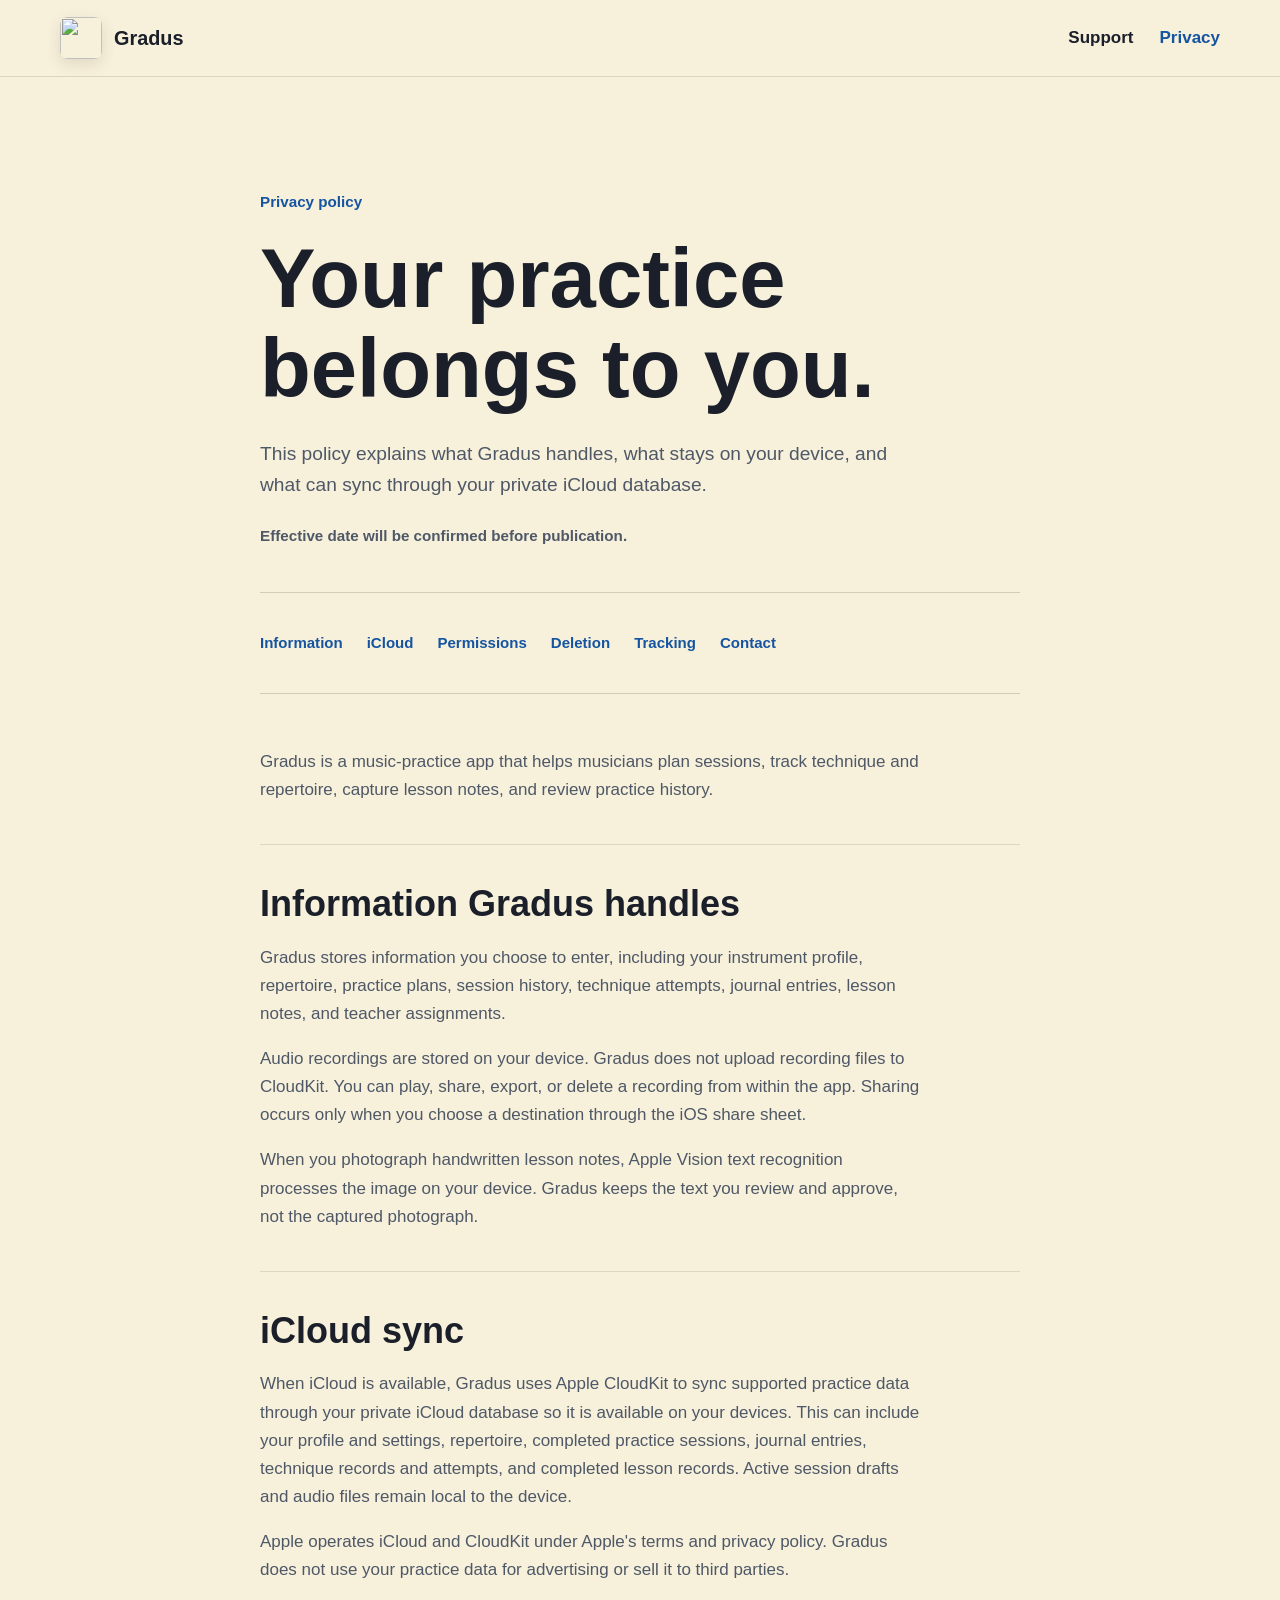
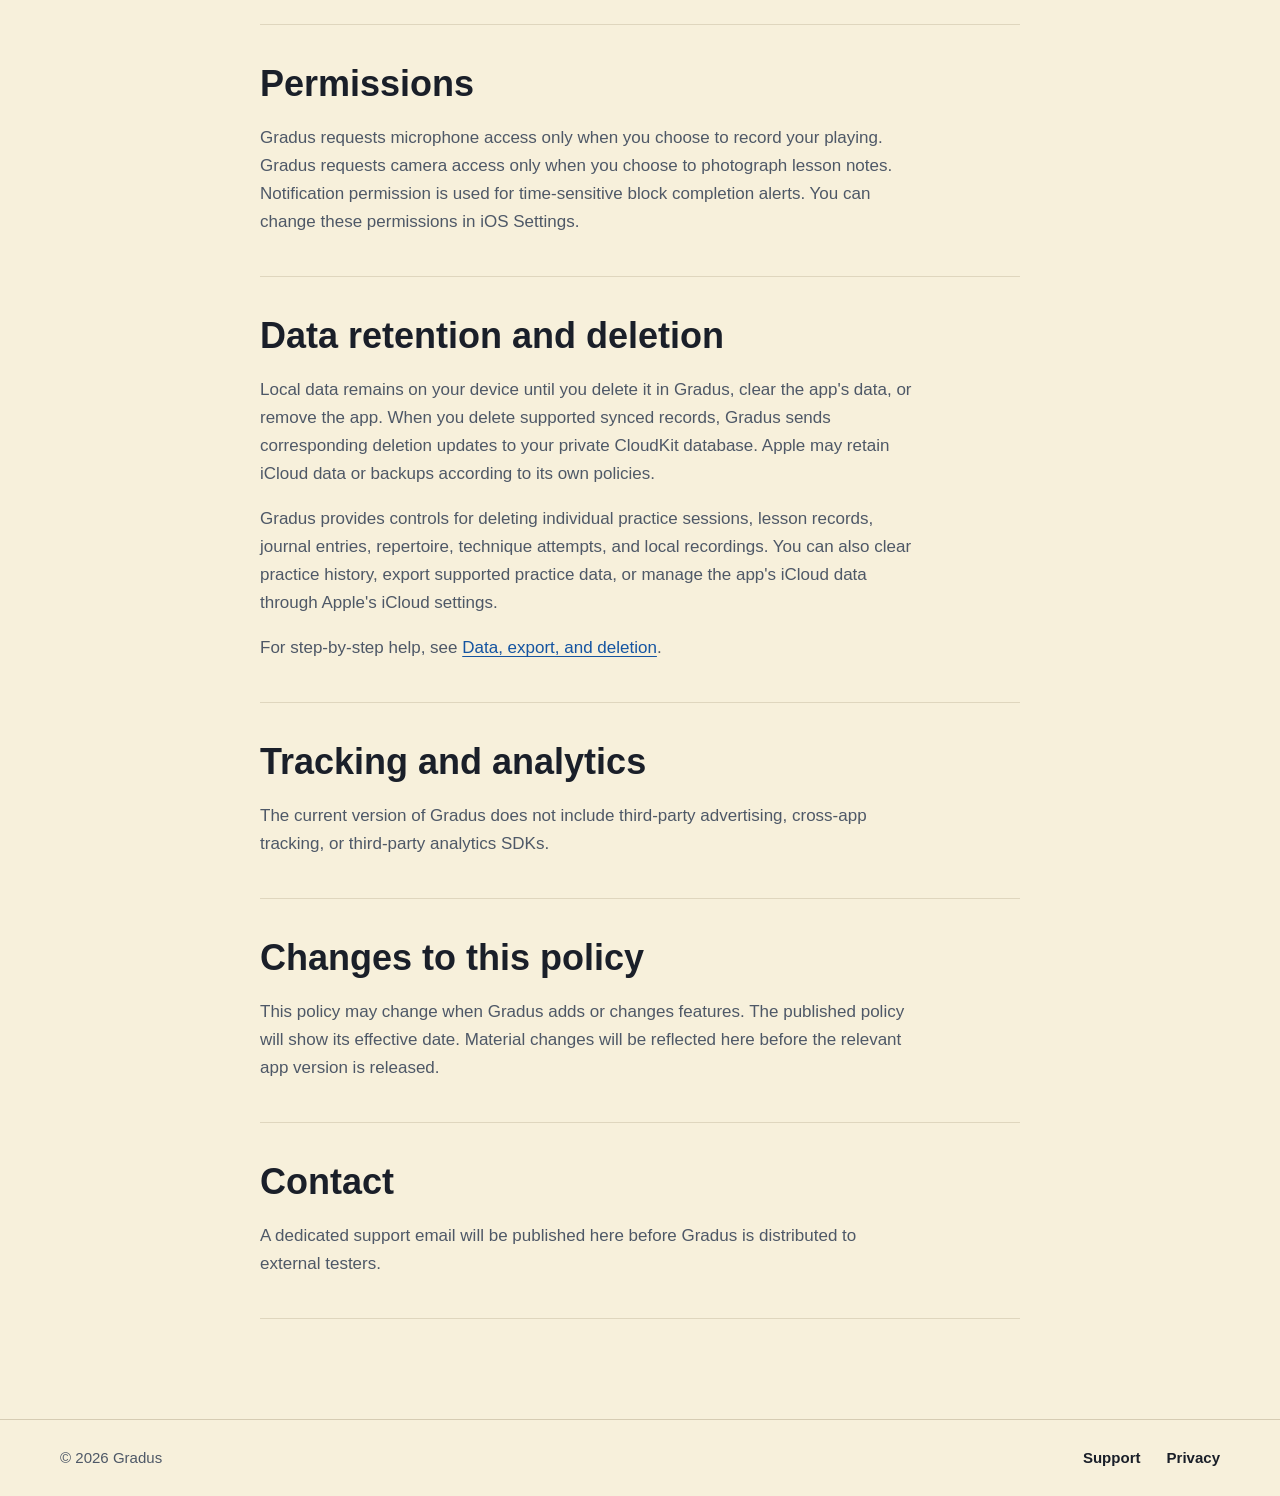
==== privacy/index.html @ 5b61905c "Publish Gradus website: privacy/index.html" ====
<!doctype html>
<html lang="en">
  <head>
    <meta charset="utf-8">
    <meta name="viewport" content="width=device-width, initial-scale=1">
    <meta name="description" content="Learn how Gradus stores, syncs, and protects practice information.">
    <meta name="theme-color" content="#f7f0db" media="(prefers-color-scheme: light)">
    <meta name="theme-color" content="#0f141c" media="(prefers-color-scheme: dark)">
    <meta name="color-scheme" content="light dark">
    <title>Privacy Policy | Gradus</title>
    <link rel="icon" href="../assets/gradus-icon-180.png">
    <link rel="apple-touch-icon" href="../assets/gradus-icon-180.png">
    <link rel="stylesheet" href="../assets/styles.css">
    <script src="../assets/site-config.js" defer></script>
    <script src="../assets/site.js" defer></script>
  </head>
  <body>
    <a class="skip-link" href="#main">Skip to content</a>
    <header class="site-header">
      <div class="shell header-inner">
        <a class="wordmark" href="../" aria-label="Gradus home">
          <img src="../assets/gradus-icon-180.png" alt="" width="42" height="42">
          <span>Gradus</span>
        </a>
        <nav class="site-nav" aria-label="Main navigation">
          <a href="../support/">Support</a>
          <a href="./" aria-current="page">Privacy</a>
        </nav>
      </div>
    </header>

    <main id="main" class="document-page">
      <div class="shell document-shell">
        <header class="document-heading">
          <p class="document-type">Privacy policy</p>
          <h1>Your practice belongs to you.</h1>
          <p class="document-summary">
            This policy explains what Gradus handles, what stays on your device,
            and what can sync through your private iCloud database.
          </p>
          <p class="effective-date">Effective date will be confirmed before publication.</p>
        </header>

        <nav class="contents" aria-label="Privacy policy contents">
          <a href="#information">Information</a>
          <a href="#icloud">iCloud</a>
          <a href="#permissions">Permissions</a>
          <a href="#retention">Deletion</a>
          <a href="#tracking">Tracking</a>
          <a href="#contact">Contact</a>
        </nav>

        <article class="legal-copy">
          <section id="overview">
            <p>
              Gradus is a music-practice app that helps musicians plan
              sessions, track technique and repertoire, capture lesson notes,
              and review practice history.
            </p>
          </section>

          <section id="information">
            <h2>Information Gradus handles</h2>
            <p>
              Gradus stores information you choose to enter, including your
              instrument profile, repertoire, practice plans, session history,
              technique attempts, journal entries, lesson notes, and teacher
              assignments.
            </p>
            <p>
              Audio recordings are stored on your device. Gradus does not
              upload recording files to CloudKit. You can play, share, export,
              or delete a recording from within the app. Sharing occurs only
              when you choose a destination through the iOS share sheet.
            </p>
            <p>
              When you photograph handwritten lesson notes, Apple Vision text
              recognition processes the image on your device. Gradus keeps the
              text you review and approve, not the captured photograph.
            </p>
          </section>

          <section id="icloud">
            <h2>iCloud sync</h2>
            <p>
              When iCloud is available, Gradus uses Apple CloudKit to sync
              supported practice data through your private iCloud database so
              it is available on your devices. This can include your profile
              and settings, repertoire, completed practice sessions, journal
              entries, technique records and attempts, and completed lesson
              records. Active session drafts and audio files remain local to
              the device.
            </p>
            <p>
              Apple operates iCloud and CloudKit under Apple's terms and
              privacy policy. Gradus does not use your practice data for
              advertising or sell it to third parties.
            </p>
          </section>

          <section id="permissions">
            <h2>Permissions</h2>
            <p>
              Gradus requests microphone access only when you choose to record
              your playing. Gradus requests camera access only when you choose
              to photograph lesson notes. Notification permission is used for
              time-sensitive block completion alerts. You can change these
              permissions in iOS Settings.
            </p>
          </section>

          <section id="retention">
            <h2>Data retention and deletion</h2>
            <p>
              Local data remains on your device until you delete it in Gradus,
              clear the app's data, or remove the app. When you delete supported
              synced records, Gradus sends corresponding deletion updates to
              your private CloudKit database. Apple may retain iCloud data or
              backups according to its own policies.
            </p>
            <p>
              Gradus provides controls for deleting individual practice
              sessions, lesson records, journal entries, repertoire, technique
              attempts, and local recordings. You can also clear practice
              history, export supported practice data, or manage the app's
              iCloud data through Apple's iCloud settings.
            </p>
            <p>
              For step-by-step help, see
              <a href="../support/#data">Data, export, and deletion</a>.
            </p>
          </section>

          <section id="tracking">
            <h2>Tracking and analytics</h2>
            <p>
              The current version of Gradus does not include third-party
              advertising, cross-app tracking, or third-party analytics SDKs.
            </p>
          </section>

          <section id="changes">
            <h2>Changes to this policy</h2>
            <p>
              This policy may change when Gradus adds or changes features. The
              published policy will show its effective date. Material changes
              will be reflected here before the relevant app version is
              released.
            </p>
          </section>

          <section id="contact">
            <h2>Contact</h2>
            <p data-contact-copy>
              A dedicated support email will be published here before Gradus is
              distributed to external testers.
            </p>
          </section>
        </article>
      </div>
    </main>

    <footer class="site-footer">
      <div class="shell footer-inner">
        <p>© <span data-current-year></span> Gradus</p>
        <nav aria-label="Footer navigation">
          <a href="../support/">Support</a>
          <a href="./">Privacy</a>
        </nav>
      </div>
    </footer>
  </body>
</html>
---- assets/styles.css ----
:root {
  color-scheme: light dark;
  --mist: #f7f0db;
  --paper: #fcf7e8;
  --elevated: #fffdf2;
  --ink: #1a1f29;
  --muted: #4e5867;
  --blue: #1454a1;
  --blue-hover: #0f4382;
  --blue-text: #ffffff;
  --pale-blue: #cfdfe8;
  --line: #d6ccb3;
  --sage: #298f78;
  --focus: #ca4b42;
  --shadow: 0 18px 50px rgb(62 51 25 / 0.12);
  --shell: min(1160px, calc(100% - 40px));
  --reading: 760px;
  --radius: 8px;
  --ease-out: cubic-bezier(0.16, 1, 0.3, 1);
}

* {
  box-sizing: border-box;
}

[hidden] {
  display: none !important;
}

html {
  scroll-behavior: smooth;
}

body {
  margin: 0;
  min-width: 320px;
  background: var(--mist);
  color: var(--ink);
  font-family: -apple-system, BlinkMacSystemFont, "SF Pro Text", "Avenir Next", "Segoe UI", sans-serif;
  font-size: 17px;
  line-height: 1.65;
  letter-spacing: 0;
  text-rendering: optimizeLegibility;
}

img {
  display: block;
  max-width: 100%;
}

a {
  color: var(--blue);
  text-underline-offset: 0.18em;
  text-decoration-thickness: 1px;
}

a:hover {
  color: var(--blue-hover);
}

a:focus-visible,
summary:focus-visible {
  outline: 3px solid var(--focus);
  outline-offset: 4px;
  border-radius: 3px;
}

h1,
h2,
h3,
p {
  margin-top: 0;
}

h1,
h2,
h3 {
  line-height: 1.08;
  letter-spacing: 0;
  text-wrap: balance;
}

h1 {
  margin-bottom: 24px;
  font-size: clamp(3rem, 7vw, 5.75rem);
  font-weight: 760;
}

h2 {
  margin-bottom: 20px;
  font-size: clamp(2rem, 4vw, 3.35rem);
  font-weight: 720;
}

p {
  text-wrap: pretty;
}

.shell {
  width: var(--shell);
  margin-inline: auto;
}

.skip-link {
  position: fixed;
  top: 12px;
  left: 12px;
  z-index: 50;
  padding: 10px 14px;
  background: var(--ink);
  color: var(--paper);
  transform: translateY(-150%);
  transition: transform 180ms var(--ease-out);
}

.skip-link:focus {
  color: var(--paper);
  transform: translateY(0);
}

.site-header {
  position: sticky;
  top: 0;
  z-index: 20;
  border-bottom: 1px solid color-mix(in srgb, var(--line) 78%, transparent);
  background: var(--mist);
}

.header-inner,
.footer-inner {
  display: flex;
  align-items: center;
  justify-content: space-between;
  min-height: 76px;
  gap: 24px;
}

.wordmark {
  display: inline-flex;
  min-height: 44px;
  align-items: center;
  gap: 12px;
  color: var(--ink);
  font-size: 1.24rem;
  font-weight: 720;
  text-decoration: none;
}

.wordmark:hover {
  color: var(--blue);
}

.wordmark img {
  border-radius: 8px;
  box-shadow: 0 5px 15px rgb(62 51 25 / 0.12);
}

.site-nav,
.site-footer nav {
  display: flex;
  align-items: center;
  gap: 26px;
}

.site-nav a,
.site-footer a {
  display: inline-flex;
  min-height: 44px;
  align-items: center;
  color: var(--ink);
  font-weight: 620;
  text-decoration: none;
}

.site-nav a:hover,
.site-nav a[aria-current="page"],
.site-footer a:hover {
  color: var(--blue);
}

.intro {
  position: relative;
  min-height: clamp(540px, calc(100svh - 160px), 700px);
  display: block;
  overflow: hidden;
  padding: 0;
  border-bottom: 1px solid var(--line);
}

.intro-layout {
  position: relative;
}

.intro-copy {
  position: relative;
  z-index: 1;
  max-width: min(720px, 62%);
  padding: clamp(56px, 6vw, 72px) 0 52px;
}

.intro-text {
  max-width: 650px;
  margin-bottom: 34px;
  color: var(--muted);
  font-size: clamp(1.18rem, 2.1vw, 1.45rem);
  line-height: 1.52;
}

.actions {
  display: flex;
  align-items: center;
  flex-wrap: wrap;
  gap: 18px 24px;
}

.button {
  display: inline-flex;
  min-height: 48px;
  align-items: center;
  justify-content: center;
  padding: 10px 19px;
  border-radius: var(--radius);
  font-weight: 700;
  text-decoration: none;
  transition: background-color 160ms var(--ease-out), transform 160ms var(--ease-out);
}

.button:hover {
  transform: translateY(-1px);
}

.button-primary {
  background: var(--blue);
  color: var(--blue-text);
}

.button-primary:hover {
  background: var(--blue-hover);
  color: var(--blue-text);
}

.button-secondary {
  border: 1px solid var(--blue);
  background: transparent;
  color: var(--blue);
}

.button-secondary:hover {
  background: color-mix(in srgb, var(--blue) 10%, transparent);
  color: var(--blue-hover);
}

.text-link {
  font-weight: 680;
  text-decoration: none;
}

.text-link span {
  display: inline-block;
  transition: transform 160ms var(--ease-out);
}

.text-link:hover span {
  transform: translateX(3px);
}

.identity-mark {
  position: absolute;
  z-index: 0;
  right: clamp(-28px, -2vw, -8px);
  bottom: clamp(-148px, -10vw, -82px);
  width: min(43vw, 500px);
  pointer-events: none;
  opacity: 0.38;
  mix-blend-mode: multiply;
}

.identity-mark img {
  width: 100%;
  height: auto;
  animation: icon-settle 700ms var(--ease-out) both;
}

@keyframes icon-settle {
  from {
    opacity: 0.7;
    transform: translateY(10px) scale(0.985);
  }
  to {
    opacity: 1;
    transform: translateY(0) scale(1);
  }
}

.purpose {
  padding: clamp(74px, 10vw, 130px) 0;
  background: var(--paper);
  border-bottom: 1px solid var(--line);
}

.purpose-layout {
  display: grid;
  grid-template-columns: minmax(0, 0.85fr) minmax(0, 1.15fr);
  gap: clamp(40px, 8vw, 110px);
}

.purpose-copy {
  max-width: 650px;
  color: var(--muted);
  font-size: 1.12rem;
}

.purpose-copy p:last-child {
  margin-bottom: 0;
}

.pathways {
  padding: 40px 0 76px;
}

.pathway-list {
  border-top: 1px solid var(--line);
}

.pathway {
  display: flex;
  align-items: center;
  justify-content: space-between;
  gap: 30px;
  min-height: 108px;
  padding: 24px 4px;
  border-bottom: 1px solid var(--line);
  color: var(--ink);
  text-decoration: none;
}

.pathway > span:last-child {
  color: var(--blue);
  font-size: 1.7rem;
  transition: transform 180ms var(--ease-out);
}

.pathway:hover {
  color: var(--blue);
}

.pathway:hover > span:last-child {
  transform: translateX(5px);
}

.pathway strong,
.pathway small {
  display: block;
}

.pathway strong {
  margin-bottom: 4px;
  font-size: 1.24rem;
}

.pathway small {
  max-width: 620px;
  color: var(--muted);
  font-size: 0.98rem;
}

.document-page {
  padding: clamp(60px, 9vw, 112px) 0 100px;
}

.document-shell {
  max-width: var(--reading);
}

.document-heading {
  padding-bottom: 44px;
  border-bottom: 1px solid var(--line);
}

.document-heading h1 {
  max-width: 720px;
  font-size: clamp(2.8rem, 7vw, 5.2rem);
}

.document-type,
.effective-date {
  color: var(--muted);
  font-size: 0.95rem;
  font-weight: 680;
}

.document-type {
  margin-bottom: 20px;
  color: var(--blue);
}

.document-summary {
  max-width: 670px;
  margin-bottom: 22px;
  color: var(--muted);
  font-size: 1.2rem;
}

.effective-date {
  margin-bottom: 0;
}

.contents {
  display: flex;
  flex-wrap: wrap;
  gap: 10px 24px;
  padding: 28px 0;
  border-bottom: 1px solid var(--line);
}

.contents a {
  display: inline-flex;
  min-height: 44px;
  align-items: center;
  font-size: 0.94rem;
  font-weight: 650;
  text-decoration: none;
}

.legal-copy {
  padding-top: 14px;
}

.legal-copy section {
  scroll-margin-top: 100px;
  padding: 40px 0;
  border-bottom: 1px solid color-mix(in srgb, var(--line) 70%, transparent);
}

.legal-copy h2,
.support-topics h2,
.contact-section h2 {
  font-size: clamp(1.7rem, 4vw, 2.25rem);
}

.legal-copy p {
  max-width: 70ch;
  color: var(--muted);
}

.legal-copy section > *:last-child {
  margin-bottom: 0;
}

.support-heading .actions {
  margin-top: 30px;
}

.support-topics {
  padding-top: 64px;
}

.support-topics > h2 {
  margin-bottom: 28px;
}

details {
  border-top: 1px solid var(--line);
}

details:last-child {
  border-bottom: 1px solid var(--line);
}

summary {
  display: flex;
  min-height: 76px;
  align-items: center;
  justify-content: space-between;
  gap: 20px;
  padding: 18px 4px;
  cursor: pointer;
  font-size: 1.08rem;
  font-weight: 680;
  list-style: none;
}

summary::-webkit-details-marker {
  display: none;
}

summary span:last-child {
  color: var(--blue);
  font-size: 1.45rem;
  transition: transform 180ms var(--ease-out);
}

details[open] summary span:last-child {
  transform: rotate(45deg);
}

details > div {
  max-width: 68ch;
  padding: 0 38px 22px 4px;
  color: var(--muted);
}

details > div > *:last-child {
  margin-bottom: 0;
}

.contact-section {
  scroll-margin-top: 100px;
  display: grid;
  grid-template-columns: minmax(0, 1.2fr) minmax(220px, 0.8fr);
  align-items: center;
  gap: 44px;
  margin-top: 70px;
  padding: 34px;
  border: 1px solid color-mix(in srgb, var(--blue) 25%, var(--line));
  border-radius: var(--radius);
  background: color-mix(in srgb, var(--pale-blue) 52%, var(--paper));
}

.contact-section p,
.contact-action p {
  margin-bottom: 0;
  color: var(--muted);
}

.contact-action {
  justify-self: end;
  text-align: right;
}

.site-footer {
  border-top: 1px solid var(--line);
  color: var(--muted);
  font-size: 0.94rem;
}

.site-footer p {
  margin-bottom: 0;
}

@media (max-width: 760px) {
  :root {
    --shell: min(100% - 28px, 1160px);
  }

  .header-inner {
    min-height: 68px;
  }

  .wordmark img {
    width: 38px;
    height: 38px;
  }

  .site-nav {
    gap: 18px;
  }

  .intro {
    min-height: 560px;
  }

  .purpose-layout,
  .contact-section {
    grid-template-columns: 1fr;
  }

  .intro-copy {
    max-width: 680px;
  }

  .identity-mark {
    right: -90px;
    bottom: -185px;
    width: min(58vw, 280px);
    opacity: 0.14;
  }

  .purpose-layout {
    gap: 14px;
  }

  .contact-action {
    justify-self: start;
    text-align: left;
  }
}

@media (max-width: 470px) {
  body {
    font-size: 16px;
  }

  .site-nav {
    gap: 16px;
  }

  h1 {
    font-size: clamp(2.7rem, 14vw, 4rem);
  }

  .intro-copy {
    padding-top: 58px;
    padding-bottom: 70px;
  }

  .actions {
    align-items: flex-start;
    flex-direction: column;
  }

  .button {
    width: 100%;
  }

  .footer-inner {
    align-items: flex-start;
    flex-direction: column;
    justify-content: center;
    gap: 8px;
    padding: 18px 0;
  }

  .pathway {
    min-height: 116px;
  }

  .contact-section {
    padding: 24px 20px;
  }
}

@media (prefers-color-scheme: dark) {
  :root {
    --mist: #0f141c;
    --paper: #1a212b;
    --elevated: #222b38;
    --ink: #f0f5fa;
    --muted: #bdc8d5;
    --blue: #78b5fa;
    --blue-hover: #a8cffb;
    --blue-text: #0a141e;
    --pale-blue: #243d59;
    --line: #3b4a5c;
    --sage: #63c7b0;
    --focus: #ff8178;
    --shadow: 0 18px 50px rgb(0 0 0 / 0.32);
  }

  .wordmark img {
    box-shadow: 0 5px 16px rgb(0 0 0 / 0.25);
  }

  .identity-mark {
    display: none;
  }
}

@media (prefers-reduced-motion: reduce) {
  html {
    scroll-behavior: auto;
  }

  *,
  *::before,
  *::after {
    animation-duration: 0.01ms !important;
    animation-iteration-count: 1 !important;
    transition-duration: 0.01ms !important;
  }
}
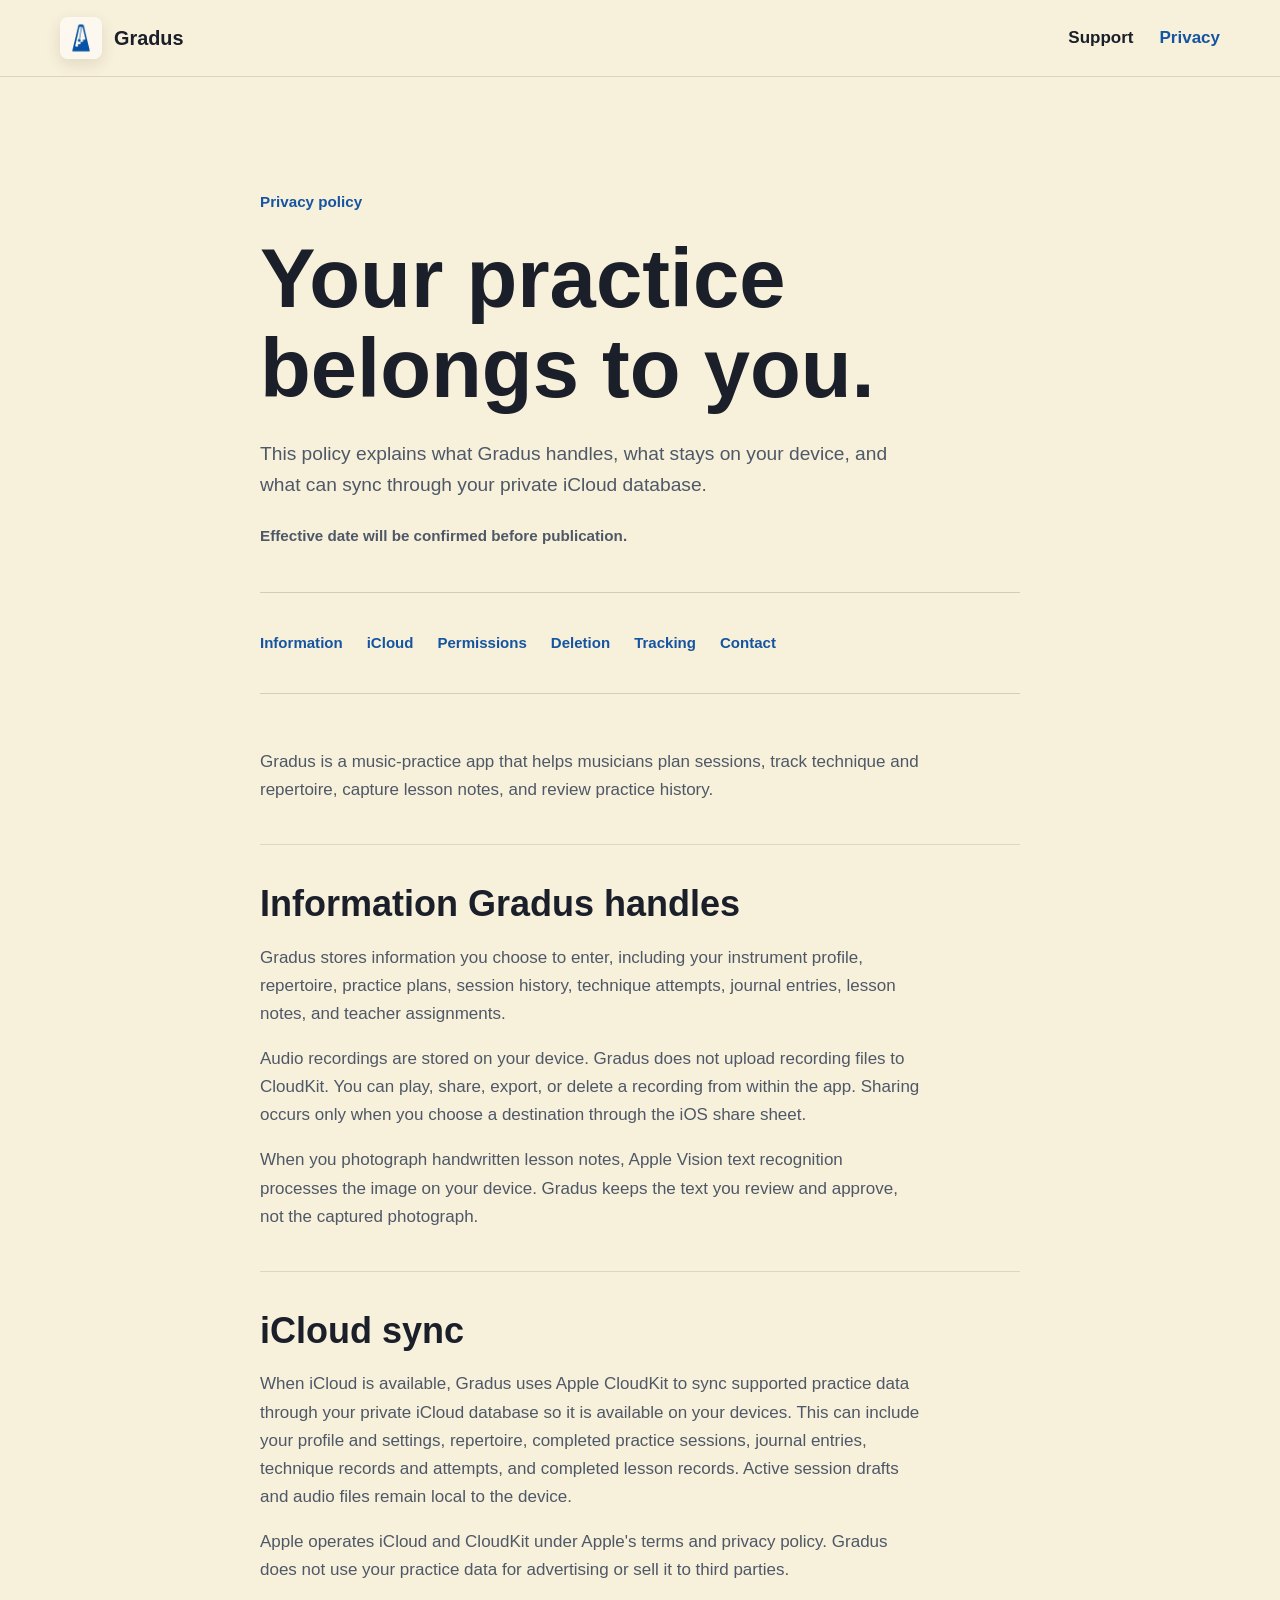
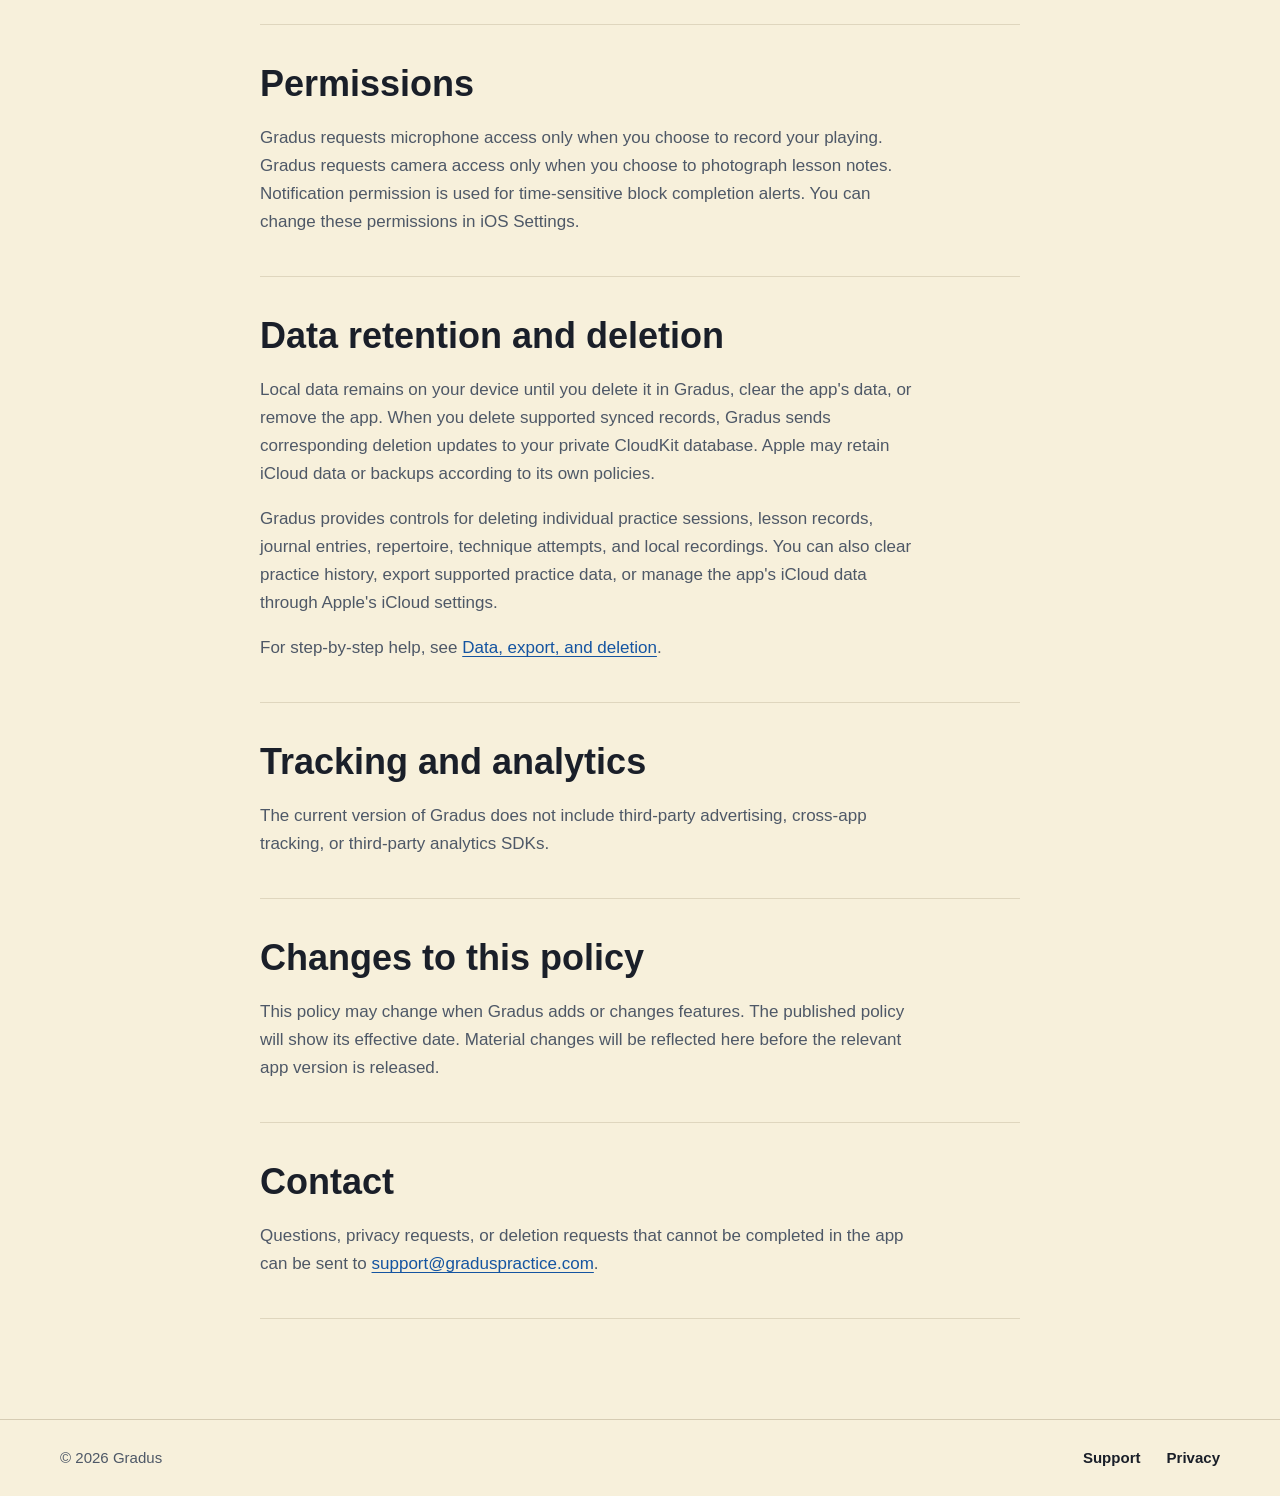
==== commit b8b8622f: "Publish privacy contact page" ====
--- a/privacy/index.html
+++ b/privacy/index.html
@@ -152,8 +152,9 @@
           <section id="contact">
             <h2>Contact</h2>
             <p data-contact-copy>
-              A dedicated support email will be published here before Gradus is
-              distributed to external testers.
+              Questions, privacy requests, or deletion requests that cannot be
+              completed in the app can be sent to
+              <a href="mailto:support@graduspractice.com?subject=Gradus%20support">support@graduspractice.com</a>.
             </p>
           </section>
         </article>
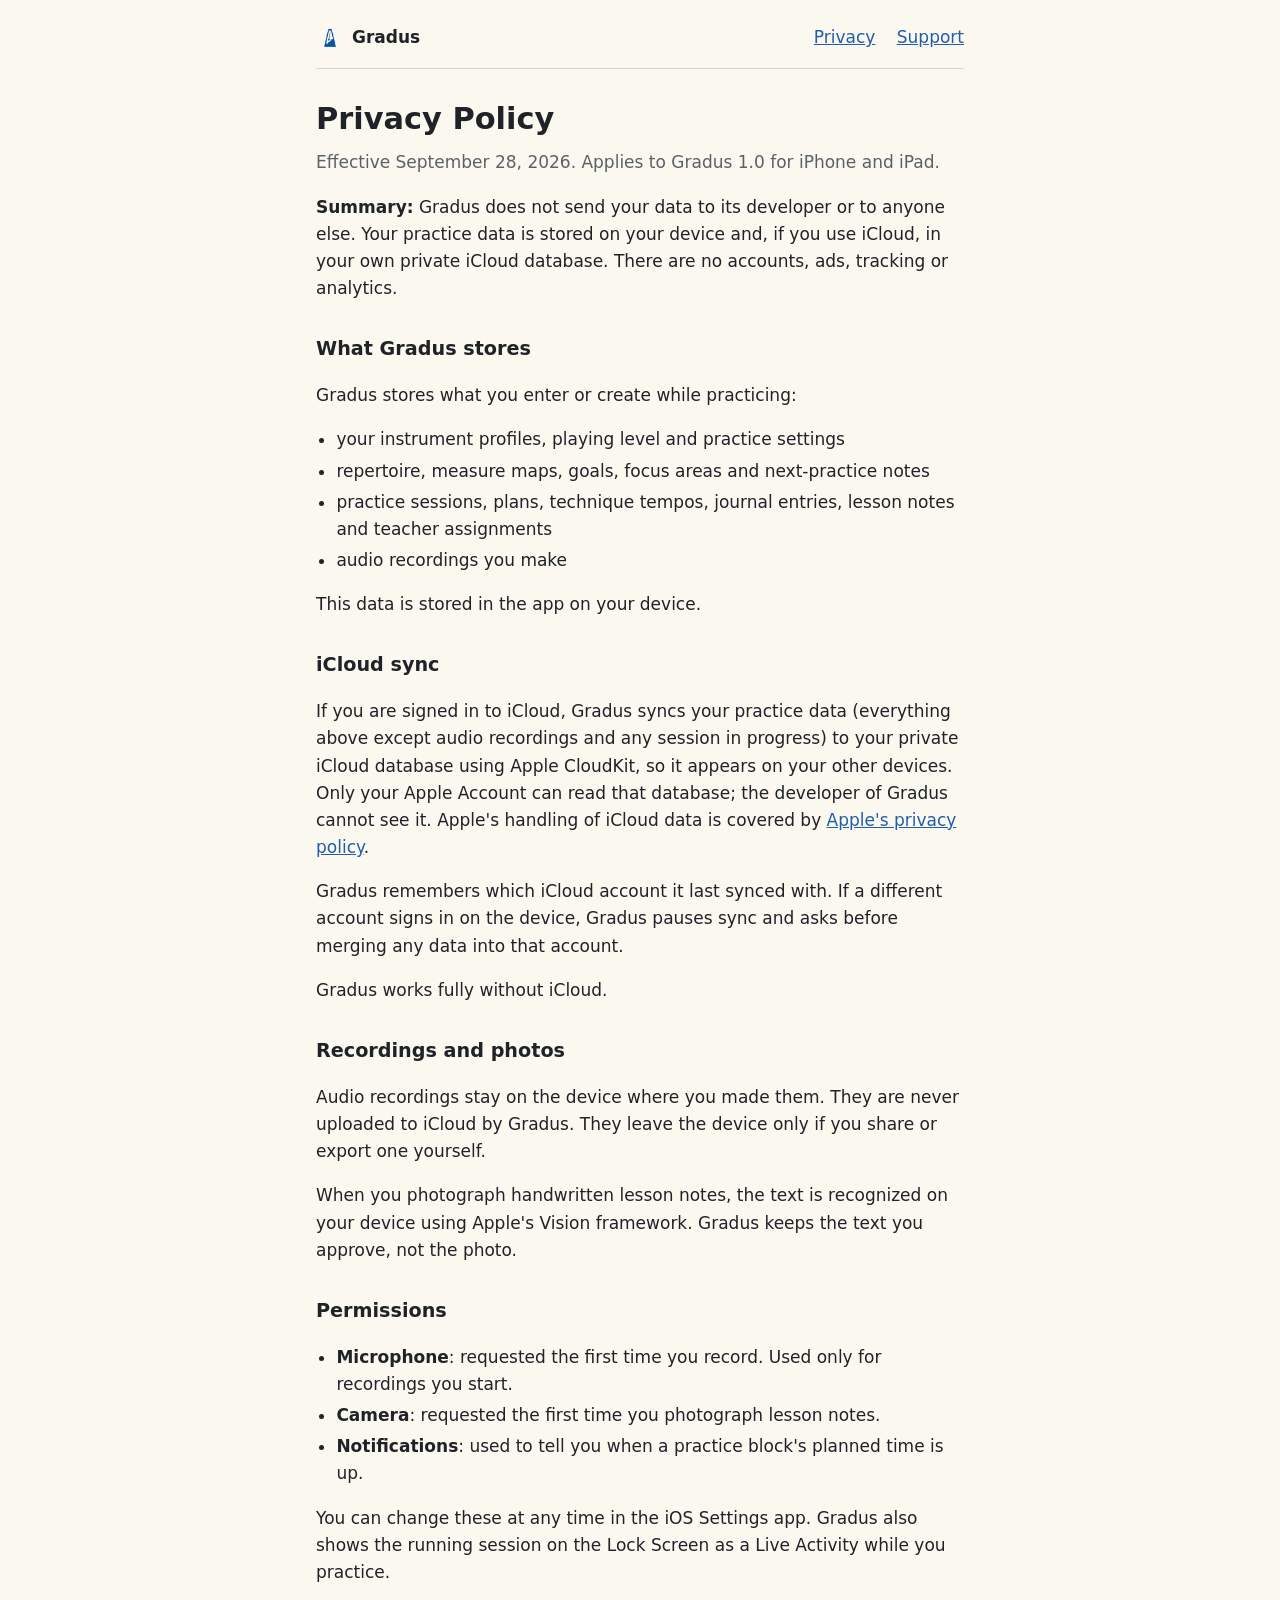
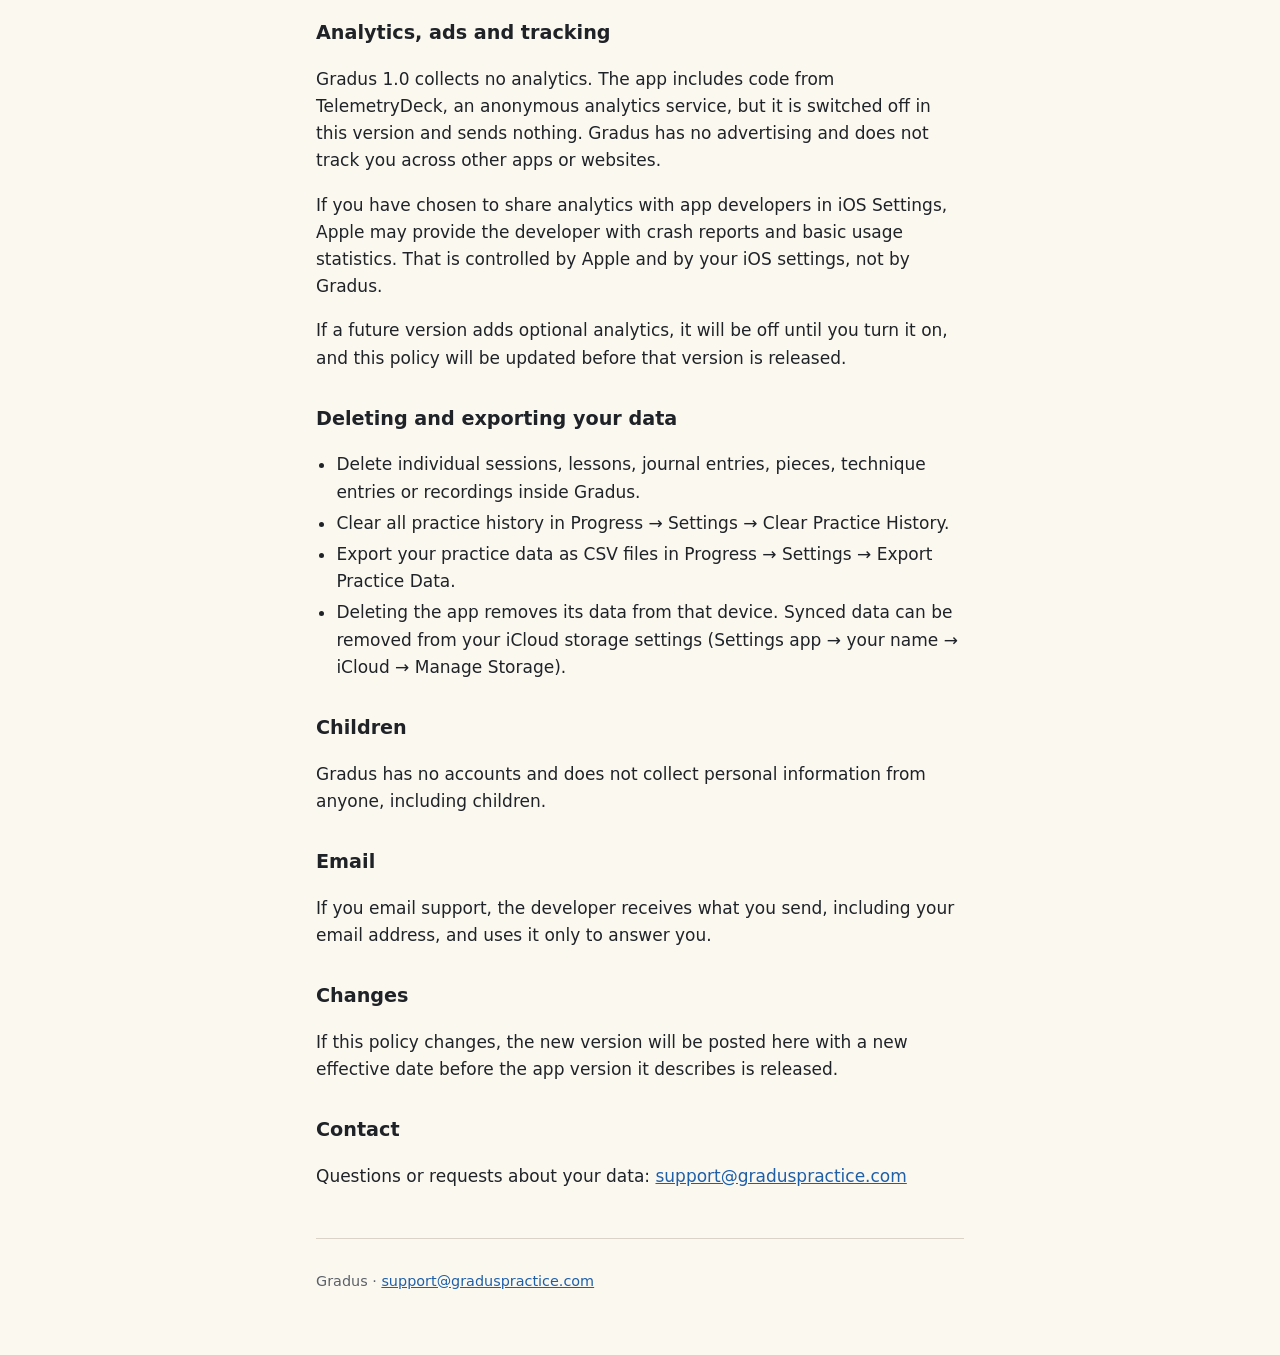
==== commit 76f2591b: "Simplify site and publish accurate 1.0 privacy policy - Plain single-column pages; no scripts, marke" ====
--- a/privacy/index.html
+++ b/privacy/index.html
@@ -1,174 +1,80 @@
 <!doctype html>
 <html lang="en">
-  <head>
-    <meta charset="utf-8">
-    <meta name="viewport" content="width=device-width, initial-scale=1">
-    <meta name="description" content="Learn how Gradus stores, syncs, and protects practice information.">
-    <meta name="theme-color" content="#f7f0db" media="(prefers-color-scheme: light)">
-    <meta name="theme-color" content="#0f141c" media="(prefers-color-scheme: dark)">
-    <meta name="color-scheme" content="light dark">
-    <title>Privacy Policy | Gradus</title>
-    <link rel="icon" href="../assets/gradus-icon-180.png">
-    <link rel="apple-touch-icon" href="../assets/gradus-icon-180.png">
-    <link rel="stylesheet" href="../assets/styles.css">
-    <script src="../assets/site-config.js" defer></script>
-    <script src="../assets/site.js" defer></script>
-  </head>
-  <body>
-    <a class="skip-link" href="#main">Skip to content</a>
-    <header class="site-header">
-      <div class="shell header-inner">
-        <a class="wordmark" href="../" aria-label="Gradus home">
-          <img src="../assets/gradus-icon-180.png" alt="" width="42" height="42">
-          <span>Gradus</span>
-        </a>
-        <nav class="site-nav" aria-label="Main navigation">
-          <a href="../support/">Support</a>
-          <a href="./" aria-current="page">Privacy</a>
-        </nav>
-      </div>
-    </header>
+<head>
+<meta charset="utf-8">
+<meta name="viewport" content="width=device-width, initial-scale=1">
+<meta name="description" content="How Gradus handles your practice data.">
+<meta name="color-scheme" content="light dark">
+<title>Privacy Policy – Gradus</title>
+<link rel="icon" href="/assets/gradus-icon-180.png">
+<link rel="apple-touch-icon" href="/assets/gradus-icon-180.png">
+<link rel="stylesheet" href="/assets/styles.css">
+</head>
+<body>
+<header>
+<a class="name" href="/"><img src="/assets/gradus-icon-180.png" alt="" width="28" height="28">Gradus</a>
+<nav><a href="/privacy/">Privacy</a> <a href="/support/">Support</a></nav>
+</header>
+<main>
+<h1>Privacy Policy</h1>
+<p class="meta">Effective September 28, 2026. Applies to Gradus 1.0 for iPhone and iPad.</p>
 
-    <main id="main" class="document-page">
-      <div class="shell document-shell">
-        <header class="document-heading">
-          <p class="document-type">Privacy policy</p>
-          <h1>Your practice belongs to you.</h1>
-          <p class="document-summary">
-            This policy explains what Gradus handles, what stays on your device,
-            and what can sync through your private iCloud database.
-          </p>
-          <p class="effective-date">Effective date will be confirmed before publication.</p>
-        </header>
+<p><strong>Summary:</strong> Gradus does not send your data to its developer or to anyone else. Your practice data is stored on your device and, if you use iCloud, in your own private iCloud database. There are no accounts, ads, tracking or analytics.</p>
 
-        <nav class="contents" aria-label="Privacy policy contents">
-          <a href="#information">Information</a>
-          <a href="#icloud">iCloud</a>
-          <a href="#permissions">Permissions</a>
-          <a href="#retention">Deletion</a>
-          <a href="#tracking">Tracking</a>
-          <a href="#contact">Contact</a>
-        </nav>
+<h2 id="what-gradus-stores">What Gradus stores</h2>
+<p>Gradus stores what you enter or create while practicing:</p>
+<ul>
+<li>your instrument profiles, playing level and practice settings</li>
+<li>repertoire, measure maps, goals, focus areas and next-practice notes</li>
+<li>practice sessions, plans, technique tempos, journal entries, lesson notes and teacher assignments</li>
+<li>audio recordings you make</li>
+</ul>
+<p>This data is stored in the app on your device.</p>
 
-        <article class="legal-copy">
-          <section id="overview">
-            <p>
-              Gradus is a music-practice app that helps musicians plan
-              sessions, track technique and repertoire, capture lesson notes,
-              and review practice history.
-            </p>
-          </section>
+<h2 id="icloud-sync">iCloud sync</h2>
+<p>If you are signed in to iCloud, Gradus syncs your practice data (everything above except audio recordings and any session in progress) to your private iCloud database using Apple CloudKit, so it appears on your other devices. Only your Apple Account can read that database; the developer of Gradus cannot see it. Apple's handling of iCloud data is covered by <a href="https://www.apple.com/legal/privacy/">Apple's privacy policy</a>.</p>
+<p>Gradus remembers which iCloud account it last synced with. If a different account signs in on the device, Gradus pauses sync and asks before merging any data into that account.</p>
+<p>Gradus works fully without iCloud.</p>
 
-          <section id="information">
-            <h2>Information Gradus handles</h2>
-            <p>
-              Gradus stores information you choose to enter, including your
-              instrument profile, repertoire, practice plans, session history,
-              technique attempts, journal entries, lesson notes, and teacher
-              assignments.
-            </p>
-            <p>
-              Audio recordings are stored on your device. Gradus does not
-              upload recording files to CloudKit. You can play, share, export,
-              or delete a recording from within the app. Sharing occurs only
-              when you choose a destination through the iOS share sheet.
-            </p>
-            <p>
-              When you photograph handwritten lesson notes, Apple Vision text
-              recognition processes the image on your device. Gradus keeps the
-              text you review and approve, not the captured photograph.
-            </p>
-          </section>
+<h2 id="recordings-and-photos">Recordings and photos</h2>
+<p>Audio recordings stay on the device where you made them. They are never uploaded to iCloud by Gradus. They leave the device only if you share or export one yourself.</p>
+<p>When you photograph handwritten lesson notes, the text is recognized on your device using Apple's Vision framework. Gradus keeps the text you approve, not the photo.</p>
 
-          <section id="icloud">
-            <h2>iCloud sync</h2>
-            <p>
-              When iCloud is available, Gradus uses Apple CloudKit to sync
-              supported practice data through your private iCloud database so
-              it is available on your devices. This can include your profile
-              and settings, repertoire, completed practice sessions, journal
-              entries, technique records and attempts, and completed lesson
-              records. Active session drafts and audio files remain local to
-              the device.
-            </p>
-            <p>
-              Apple operates iCloud and CloudKit under Apple's terms and
-              privacy policy. Gradus does not use your practice data for
-              advertising or sell it to third parties.
-            </p>
-          </section>
+<h2 id="permissions">Permissions</h2>
+<ul>
+<li><strong>Microphone</strong>: requested the first time you record. Used only for recordings you start.</li>
+<li><strong>Camera</strong>: requested the first time you photograph lesson notes.</li>
+<li><strong>Notifications</strong>: used to tell you when a practice block's planned time is up.</li>
+</ul>
+<p>You can change these at any time in the iOS Settings app. Gradus also shows the running session on the Lock Screen as a Live Activity while you practice.</p>
 
-          <section id="permissions">
-            <h2>Permissions</h2>
-            <p>
-              Gradus requests microphone access only when you choose to record
-              your playing. Gradus requests camera access only when you choose
-              to photograph lesson notes. Notification permission is used for
-              time-sensitive block completion alerts. You can change these
-              permissions in iOS Settings.
-            </p>
-          </section>
+<h2 id="analytics-ads-and-tracking">Analytics, ads and tracking</h2>
+<p>Gradus 1.0 collects no analytics. The app includes code from TelemetryDeck, an anonymous analytics service, but it is switched off in this version and sends nothing. Gradus has no advertising and does not track you across other apps or websites.</p>
+<p>If you have chosen to share analytics with app developers in iOS Settings, Apple may provide the developer with crash reports and basic usage statistics. That is controlled by Apple and by your iOS settings, not by Gradus.</p>
+<p>If a future version adds optional analytics, it will be off until you turn it on, and this policy will be updated before that version is released.</p>
 
-          <section id="retention">
-            <h2>Data retention and deletion</h2>
-            <p>
-              Local data remains on your device until you delete it in Gradus,
-              clear the app's data, or remove the app. When you delete supported
-              synced records, Gradus sends corresponding deletion updates to
-              your private CloudKit database. Apple may retain iCloud data or
-              backups according to its own policies.
-            </p>
-            <p>
-              Gradus provides controls for deleting individual practice
-              sessions, lesson records, journal entries, repertoire, technique
-              attempts, and local recordings. You can also clear practice
-              history, export supported practice data, or manage the app's
-              iCloud data through Apple's iCloud settings.
-            </p>
-            <p>
-              For step-by-step help, see
-              <a href="../support/#data">Data, export, and deletion</a>.
-            </p>
-          </section>
+<h2 id="deleting-and-exporting-your-data">Deleting and exporting your data</h2>
+<ul>
+<li>Delete individual sessions, lessons, journal entries, pieces, technique entries or recordings inside Gradus.</li>
+<li>Clear all practice history in Progress → Settings → Clear Practice History.</li>
+<li>Export your practice data as CSV files in Progress → Settings → Export Practice Data.</li>
+<li>Deleting the app removes its data from that device. Synced data can be removed from your iCloud storage settings (Settings app → your name → iCloud → Manage Storage).</li>
+</ul>
 
-          <section id="tracking">
-            <h2>Tracking and analytics</h2>
-            <p>
-              The current version of Gradus does not include third-party
-              advertising, cross-app tracking, or third-party analytics SDKs.
-            </p>
-          </section>
+<h2 id="children">Children</h2>
+<p>Gradus has no accounts and does not collect personal information from anyone, including children.</p>
 
-          <section id="changes">
-            <h2>Changes to this policy</h2>
-            <p>
-              This policy may change when Gradus adds or changes features. The
-              published policy will show its effective date. Material changes
-              will be reflected here before the relevant app version is
-              released.
-            </p>
-          </section>
+<h2 id="email">Email</h2>
+<p>If you email support, the developer receives what you send, including your email address, and uses it only to answer you.</p>
 
-          <section id="contact">
-            <h2>Contact</h2>
-            <p data-contact-copy>
-              Questions, privacy requests, or deletion requests that cannot be
-              completed in the app can be sent to
-              <a href="mailto:support@graduspractice.com?subject=Gradus%20support">support@graduspractice.com</a>.
-            </p>
-          </section>
-        </article>
-      </div>
-    </main>
+<h2 id="changes">Changes</h2>
+<p>If this policy changes, the new version will be posted here with a new effective date before the app version it describes is released.</p>
 
-    <footer class="site-footer">
-      <div class="shell footer-inner">
-        <p>© <span data-current-year></span> Gradus</p>
-        <nav aria-label="Footer navigation">
-          <a href="../support/">Support</a>
-          <a href="./">Privacy</a>
-        </nav>
-      </div>
-    </footer>
-  </body>
+<h2 id="contact">Contact</h2>
+<p>Questions or requests about your data: <a href="mailto:support@graduspractice.com">support@graduspractice.com</a></p>
+</main>
+<footer>
+<p>Gradus · <a href="mailto:support@graduspractice.com">support@graduspractice.com</a></p>
+</footer>
+</body>
 </html>
--- a/assets/styles.css
+++ b/assets/styles.css
@@ -1,671 +1,57 @@
 :root {
-  color-scheme: light dark;
-  --mist: #f7f0db;
-  --paper: #fcf7e8;
-  --elevated: #fffdf2;
-  --ink: #1a1f29;
-  --muted: #4e5867;
-  --blue: #1454a1;
-  --blue-hover: #0f4382;
-  --blue-text: #ffffff;
-  --pale-blue: #cfdfe8;
-  --line: #d6ccb3;
-  --sage: #298f78;
-  --focus: #ca4b42;
-  --shadow: 0 18px 50px rgb(62 51 25 / 0.12);
-  --shell: min(1160px, calc(100% - 40px));
-  --reading: 760px;
-  --radius: 8px;
-  --ease-out: cubic-bezier(0.16, 1, 0.3, 1);
+  --text: #1f2328;
+  --muted: #5b6168;
+  --link: #1f5fa8;
+  --line: #d9d4c7;
+  --bg: #fbf8f0;
 }
-
-* {
-  box-sizing: border-box;
+@media (prefers-color-scheme: dark) {
+  :root {
+    --text: #e8e6e1;
+    --muted: #a3a8ae;
+    --link: #8cb8f0;
+    --line: #333a44;
+    --bg: #14181e;
+  }
 }
-
-[hidden] {
-  display: none !important;
+* { box-sizing: border-box; }
+body {
+  margin: 0 auto;
+  max-width: 680px;
+  padding: 24px 16px 48px;
+  background: var(--bg);
+  color: var(--text);
+  font: 17px/1.6 -apple-system, BlinkMacSystemFont, "Segoe UI", system-ui, sans-serif;
 }
-
-html {
-  scroll-behavior: smooth;
-}
-
-body {
-  margin: 0;
-  min-width: 320px;
-  background: var(--mist);
-  color: var(--ink);
-  font-family: -apple-system, BlinkMacSystemFont, "SF Pro Text", "Avenir Next", "Segoe UI", sans-serif;
-  font-size: 17px;
-  line-height: 1.65;
-  letter-spacing: 0;
-  text-rendering: optimizeLegibility;
-}
-
-img {
-  display: block;
-  max-width: 100%;
-}
-
-a {
-  color: var(--blue);
-  text-underline-offset: 0.18em;
-  text-decoration-thickness: 1px;
-}
-
-a:hover {
-  color: var(--blue-hover);
-}
-
-a:focus-visible,
-summary:focus-visible {
-  outline: 3px solid var(--focus);
-  outline-offset: 4px;
-  border-radius: 3px;
-}
-
-h1,
-h2,
-h3,
-p {
-  margin-top: 0;
-}
-
-h1,
-h2,
-h3 {
-  line-height: 1.08;
-  letter-spacing: 0;
-  text-wrap: balance;
-}
-
-h1 {
-  margin-bottom: 24px;
-  font-size: clamp(3rem, 7vw, 5.75rem);
-  font-weight: 760;
-}
-
-h2 {
-  margin-bottom: 20px;
-  font-size: clamp(2rem, 4vw, 3.35rem);
-  font-weight: 720;
-}
-
-p {
-  text-wrap: pretty;
-}
-
-.shell {
-  width: var(--shell);
-  margin-inline: auto;
-}
-
-.skip-link {
-  position: fixed;
-  top: 12px;
-  left: 12px;
-  z-index: 50;
-  padding: 10px 14px;
-  background: var(--ink);
-  color: var(--paper);
-  transform: translateY(-150%);
-  transition: transform 180ms var(--ease-out);
-}
-
-.skip-link:focus {
-  color: var(--paper);
-  transform: translateY(0);
-}
-
-.site-header {
-  position: sticky;
-  top: 0;
-  z-index: 20;
-  border-bottom: 1px solid color-mix(in srgb, var(--line) 78%, transparent);
-  background: var(--mist);
-}
-
-.header-inner,
-.footer-inner {
+a { color: var(--link); }
+header {
   display: flex;
   align-items: center;
   justify-content: space-between;
-  min-height: 76px;
-  gap: 24px;
+  flex-wrap: wrap;
+  gap: 8px;
+  padding-bottom: 16px;
+  border-bottom: 1px solid var(--line);
 }
-
-.wordmark {
-  display: inline-flex;
-  min-height: 44px;
+header .name {
+  display: flex;
   align-items: center;
-  gap: 12px;
-  color: var(--ink);
-  font-size: 1.24rem;
-  font-weight: 720;
+  gap: 8px;
+  color: var(--text);
+  font-weight: 600;
   text-decoration: none;
 }
-
-.wordmark:hover {
-  color: var(--blue);
-}
-
-.wordmark img {
-  border-radius: 8px;
-  box-shadow: 0 5px 15px rgb(62 51 25 / 0.12);
-}
-
-.site-nav,
-.site-footer nav {
-  display: flex;
-  align-items: center;
-  gap: 26px;
-}
-
-.site-nav a,
-.site-footer a {
-  display: inline-flex;
-  min-height: 44px;
-  align-items: center;
-  color: var(--ink);
-  font-weight: 620;
-  text-decoration: none;
-}
-
-.site-nav a:hover,
-.site-nav a[aria-current="page"],
-.site-footer a:hover {
-  color: var(--blue);
-}
-
-.intro {
-  position: relative;
-  min-height: clamp(540px, calc(100svh - 160px), 700px);
-  display: block;
-  overflow: hidden;
-  padding: 0;
-  border-bottom: 1px solid var(--line);
-}
-
-.intro-layout {
-  position: relative;
-}
-
-.intro-copy {
-  position: relative;
-  z-index: 1;
-  max-width: min(720px, 62%);
-  padding: clamp(56px, 6vw, 72px) 0 52px;
-}
-
-.intro-text {
-  max-width: 650px;
-  margin-bottom: 34px;
-  color: var(--muted);
-  font-size: clamp(1.18rem, 2.1vw, 1.45rem);
-  line-height: 1.52;
-}
-
-.actions {
-  display: flex;
-  align-items: center;
-  flex-wrap: wrap;
-  gap: 18px 24px;
-}
-
-.button {
-  display: inline-flex;
-  min-height: 48px;
-  align-items: center;
-  justify-content: center;
-  padding: 10px 19px;
-  border-radius: var(--radius);
-  font-weight: 700;
-  text-decoration: none;
-  transition: background-color 160ms var(--ease-out), transform 160ms var(--ease-out);
-}
-
-.button:hover {
-  transform: translateY(-1px);
-}
-
-.button-primary {
-  background: var(--blue);
-  color: var(--blue-text);
-}
-
-.button-primary:hover {
-  background: var(--blue-hover);
-  color: var(--blue-text);
-}
-
-.button-secondary {
-  border: 1px solid var(--blue);
-  background: transparent;
-  color: var(--blue);
-}
-
-.button-secondary:hover {
-  background: color-mix(in srgb, var(--blue) 10%, transparent);
-  color: var(--blue-hover);
-}
-
-.text-link {
-  font-weight: 680;
-  text-decoration: none;
-}
-
-.text-link span {
-  display: inline-block;
-  transition: transform 160ms var(--ease-out);
-}
-
-.text-link:hover span {
-  transform: translateX(3px);
-}
-
-.identity-mark {
-  position: absolute;
-  z-index: 0;
-  right: clamp(-28px, -2vw, -8px);
-  bottom: clamp(-148px, -10vw, -82px);
-  width: min(43vw, 500px);
-  pointer-events: none;
-  opacity: 0.38;
-  mix-blend-mode: multiply;
-}
-
-.identity-mark img {
-  width: 100%;
-  height: auto;
-  animation: icon-settle 700ms var(--ease-out) both;
-}
-
-@keyframes icon-settle {
-  from {
-    opacity: 0.7;
-    transform: translateY(10px) scale(0.985);
-  }
-  to {
-    opacity: 1;
-    transform: translateY(0) scale(1);
-  }
-}
-
-.purpose {
-  padding: clamp(74px, 10vw, 130px) 0;
-  background: var(--paper);
-  border-bottom: 1px solid var(--line);
-}
-
-.purpose-layout {
-  display: grid;
-  grid-template-columns: minmax(0, 0.85fr) minmax(0, 1.15fr);
-  gap: clamp(40px, 8vw, 110px);
-}
-
-.purpose-copy {
-  max-width: 650px;
-  color: var(--muted);
-  font-size: 1.12rem;
-}
-
-.purpose-copy p:last-child {
-  margin-bottom: 0;
-}
-
-.pathways {
-  padding: 40px 0 76px;
-}
-
-.pathway-list {
-  border-top: 1px solid var(--line);
-}
-
-.pathway {
-  display: flex;
-  align-items: center;
-  justify-content: space-between;
-  gap: 30px;
-  min-height: 108px;
-  padding: 24px 4px;
-  border-bottom: 1px solid var(--line);
-  color: var(--ink);
-  text-decoration: none;
-}
-
-.pathway > span:last-child {
-  color: var(--blue);
-  font-size: 1.7rem;
-  transition: transform 180ms var(--ease-out);
-}
-
-.pathway:hover {
-  color: var(--blue);
-}
-
-.pathway:hover > span:last-child {
-  transform: translateX(5px);
-}
-
-.pathway strong,
-.pathway small {
-  display: block;
-}
-
-.pathway strong {
-  margin-bottom: 4px;
-  font-size: 1.24rem;
-}
-
-.pathway small {
-  max-width: 620px;
-  color: var(--muted);
-  font-size: 0.98rem;
-}
-
-.document-page {
-  padding: clamp(60px, 9vw, 112px) 0 100px;
-}
-
-.document-shell {
-  max-width: var(--reading);
-}
-
-.document-heading {
-  padding-bottom: 44px;
-  border-bottom: 1px solid var(--line);
-}
-
-.document-heading h1 {
-  max-width: 720px;
-  font-size: clamp(2.8rem, 7vw, 5.2rem);
-}
-
-.document-type,
-.effective-date {
-  color: var(--muted);
-  font-size: 0.95rem;
-  font-weight: 680;
-}
-
-.document-type {
-  margin-bottom: 20px;
-  color: var(--blue);
-}
-
-.document-summary {
-  max-width: 670px;
-  margin-bottom: 22px;
-  color: var(--muted);
-  font-size: 1.2rem;
-}
-
-.effective-date {
-  margin-bottom: 0;
-}
-
-.contents {
-  display: flex;
-  flex-wrap: wrap;
-  gap: 10px 24px;
-  padding: 28px 0;
-  border-bottom: 1px solid var(--line);
-}
-
-.contents a {
-  display: inline-flex;
-  min-height: 44px;
-  align-items: center;
-  font-size: 0.94rem;
-  font-weight: 650;
-  text-decoration: none;
-}
-
-.legal-copy {
-  padding-top: 14px;
-}
-
-.legal-copy section {
-  scroll-margin-top: 100px;
-  padding: 40px 0;
-  border-bottom: 1px solid color-mix(in srgb, var(--line) 70%, transparent);
-}
-
-.legal-copy h2,
-.support-topics h2,
-.contact-section h2 {
-  font-size: clamp(1.7rem, 4vw, 2.25rem);
-}
-
-.legal-copy p {
-  max-width: 70ch;
-  color: var(--muted);
-}
-
-.legal-copy section > *:last-child {
-  margin-bottom: 0;
-}
-
-.support-heading .actions {
-  margin-top: 30px;
-}
-
-.support-topics {
-  padding-top: 64px;
-}
-
-.support-topics > h2 {
-  margin-bottom: 28px;
-}
-
-details {
-  border-top: 1px solid var(--line);
-}
-
-details:last-child {
-  border-bottom: 1px solid var(--line);
-}
-
-summary {
-  display: flex;
-  min-height: 76px;
-  align-items: center;
-  justify-content: space-between;
-  gap: 20px;
-  padding: 18px 4px;
-  cursor: pointer;
-  font-size: 1.08rem;
-  font-weight: 680;
-  list-style: none;
-}
-
-summary::-webkit-details-marker {
-  display: none;
-}
-
-summary span:last-child {
-  color: var(--blue);
-  font-size: 1.45rem;
-  transition: transform 180ms var(--ease-out);
-}
-
-details[open] summary span:last-child {
-  transform: rotate(45deg);
-}
-
-details > div {
-  max-width: 68ch;
-  padding: 0 38px 22px 4px;
-  color: var(--muted);
-}
-
-details > div > *:last-child {
-  margin-bottom: 0;
-}
-
-.contact-section {
-  scroll-margin-top: 100px;
-  display: grid;
-  grid-template-columns: minmax(0, 1.2fr) minmax(220px, 0.8fr);
-  align-items: center;
-  gap: 44px;
-  margin-top: 70px;
-  padding: 34px;
-  border: 1px solid color-mix(in srgb, var(--blue) 25%, var(--line));
-  border-radius: var(--radius);
-  background: color-mix(in srgb, var(--pale-blue) 52%, var(--paper));
-}
-
-.contact-section p,
-.contact-action p {
-  margin-bottom: 0;
-  color: var(--muted);
-}
-
-.contact-action {
-  justify-self: end;
-  text-align: right;
-}
-
-.site-footer {
+header img { border-radius: 6px; }
+nav a { margin-left: 16px; }
+h1 { font-size: 1.9rem; line-height: 1.2; margin: 32px 0 12px; }
+h2 { font-size: 1.2rem; margin: 32px 0 8px; }
+.meta { color: var(--muted); margin-top: 0; }
+ul { padding-left: 1.2em; }
+li { margin: 4px 0; }
+footer {
+  margin-top: 48px;
+  padding-top: 16px;
   border-top: 1px solid var(--line);
   color: var(--muted);
-  font-size: 0.94rem;
+  font-size: 0.9rem;
 }
-
-.site-footer p {
-  margin-bottom: 0;
-}
-
-@media (max-width: 760px) {
-  :root {
-    --shell: min(100% - 28px, 1160px);
-  }
-
-  .header-inner {
-    min-height: 68px;
-  }
-
-  .wordmark img {
-    width: 38px;
-    height: 38px;
-  }
-
-  .site-nav {
-    gap: 18px;
-  }
-
-  .intro {
-    min-height: 560px;
-  }
-
-  .purpose-layout,
-  .contact-section {
-    grid-template-columns: 1fr;
-  }
-
-  .intro-copy {
-    max-width: 680px;
-  }
-
-  .identity-mark {
-    right: -90px;
-    bottom: -185px;
-    width: min(58vw, 280px);
-    opacity: 0.14;
-  }
-
-  .purpose-layout {
-    gap: 14px;
-  }
-
-  .contact-action {
-    justify-self: start;
-    text-align: left;
-  }
-}
-
-@media (max-width: 470px) {
-  body {
-    font-size: 16px;
-  }
-
-  .site-nav {
-    gap: 16px;
-  }
-
-  h1 {
-    font-size: clamp(2.7rem, 14vw, 4rem);
-  }
-
-  .intro-copy {
-    padding-top: 58px;
-    padding-bottom: 70px;
-  }
-
-  .actions {
-    align-items: flex-start;
-    flex-direction: column;
-  }
-
-  .button {
-    width: 100%;
-  }
-
-  .footer-inner {
-    align-items: flex-start;
-    flex-direction: column;
-    justify-content: center;
-    gap: 8px;
-    padding: 18px 0;
-  }
-
-  .pathway {
-    min-height: 116px;
-  }
-
-  .contact-section {
-    padding: 24px 20px;
-  }
-}
-
-@media (prefers-color-scheme: dark) {
-  :root {
-    --mist: #0f141c;
-    --paper: #1a212b;
-    --elevated: #222b38;
-    --ink: #f0f5fa;
-    --muted: #bdc8d5;
-    --blue: #78b5fa;
-    --blue-hover: #a8cffb;
-    --blue-text: #0a141e;
-    --pale-blue: #243d59;
-    --line: #3b4a5c;
-    --sage: #63c7b0;
-    --focus: #ff8178;
-    --shadow: 0 18px 50px rgb(0 0 0 / 0.32);
-  }
-
-  .wordmark img {
-    box-shadow: 0 5px 16px rgb(0 0 0 / 0.25);
-  }
-
-  .identity-mark {
-    display: none;
-  }
-}
-
-@media (prefers-reduced-motion: reduce) {
-  html {
-    scroll-behavior: auto;
-  }
-
-  *,
-  *::before,
-  *::after {
-    animation-duration: 0.01ms !important;
-    animation-iteration-count: 1 !important;
-    transition-duration: 0.01ms !important;
-  }
-}
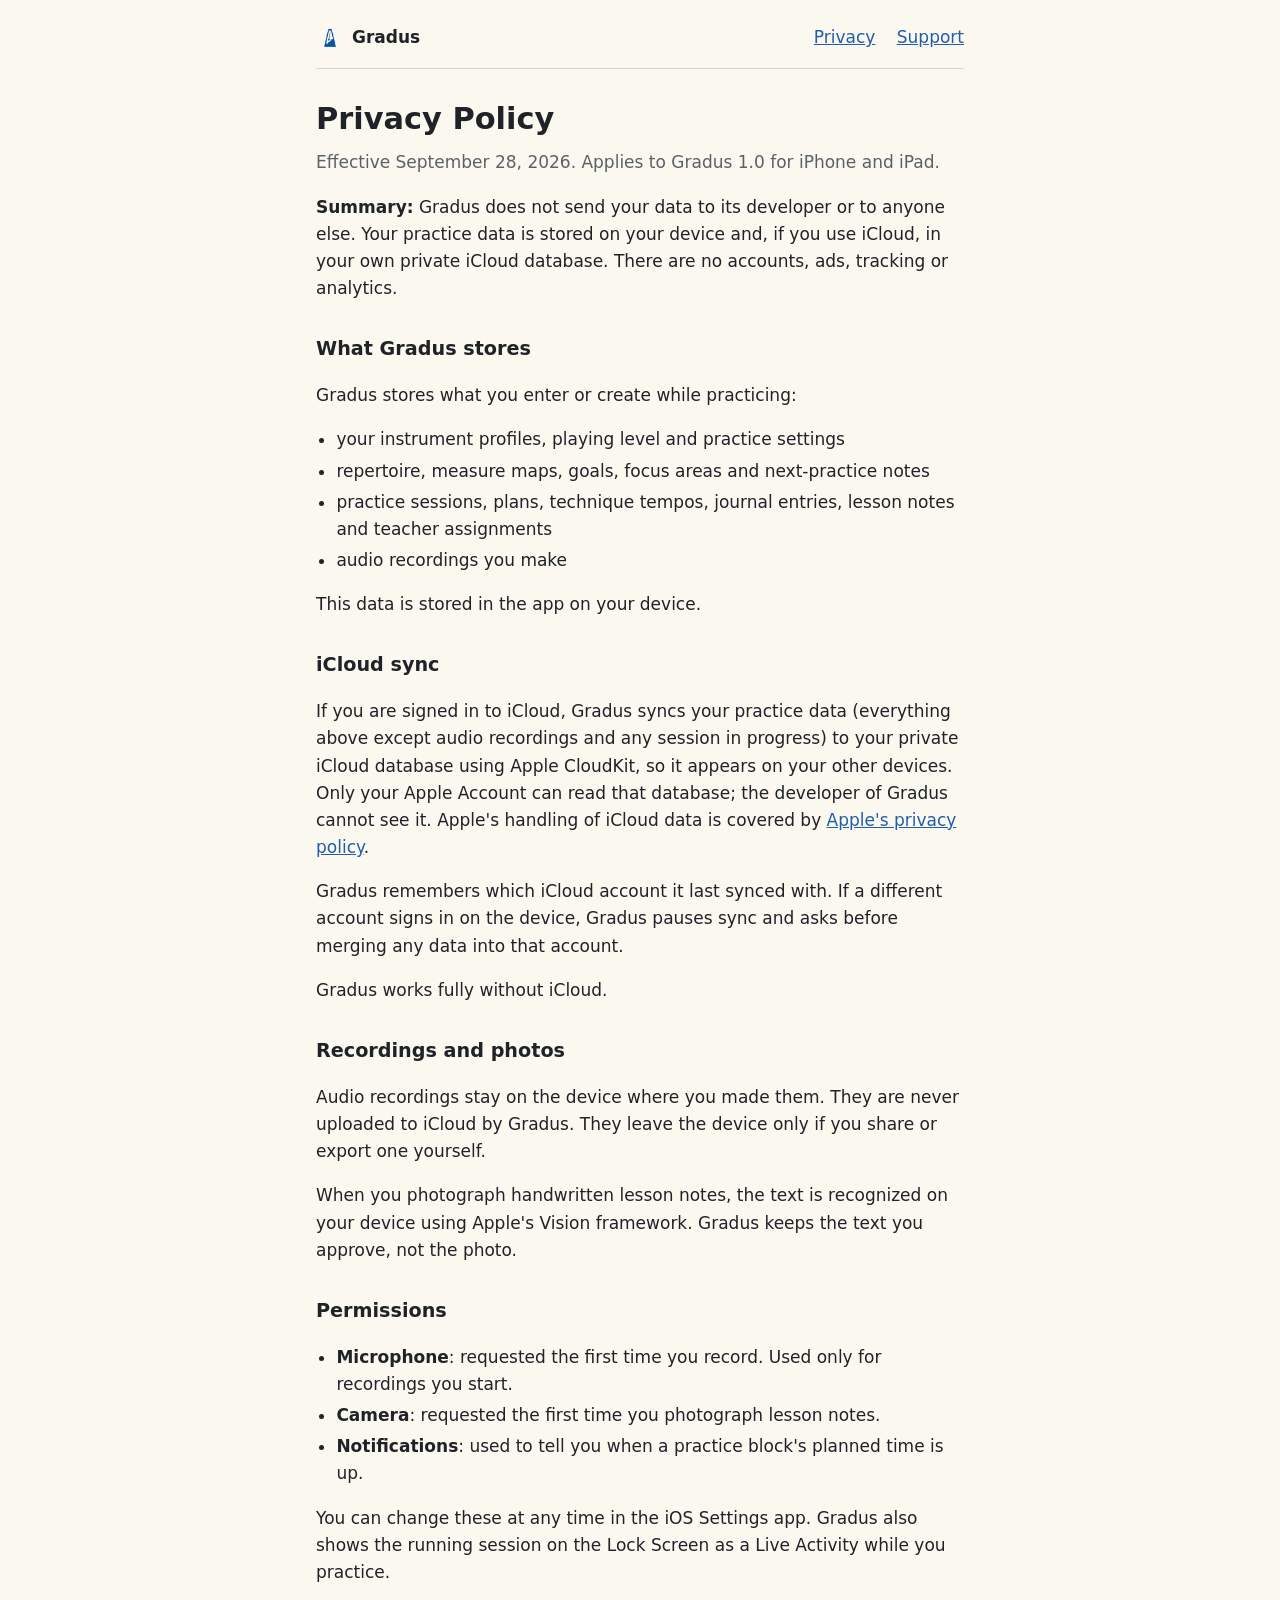
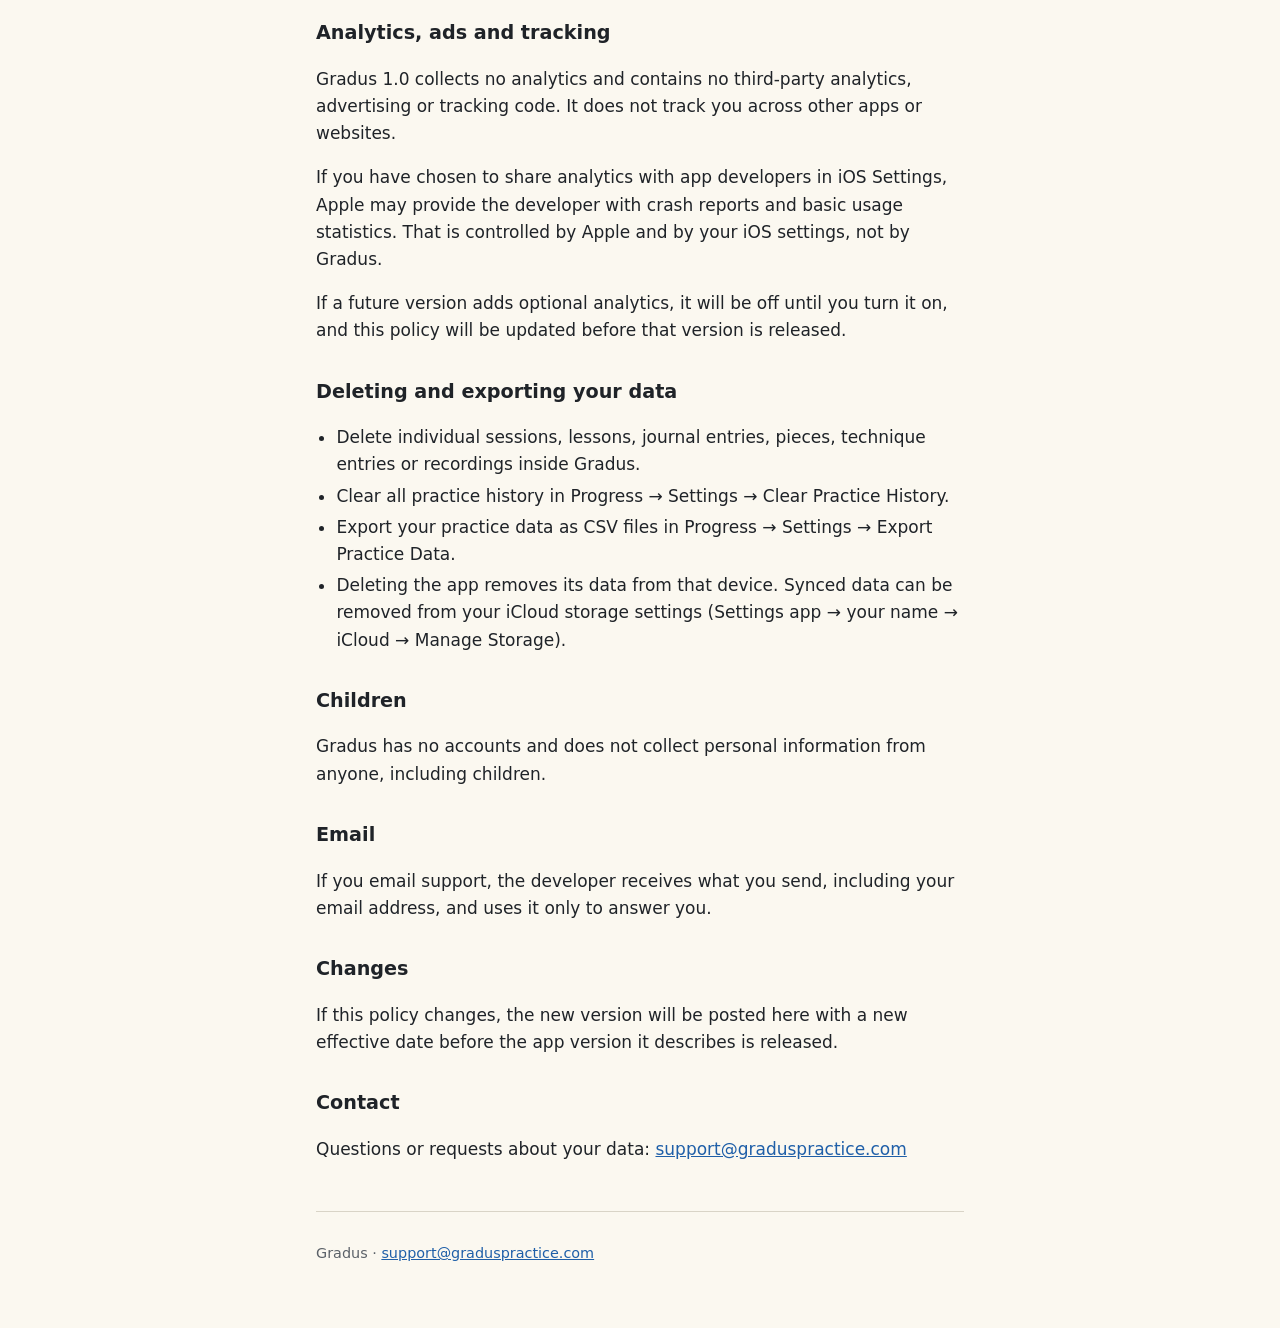
==== commit 091211d8: "Privacy: 1.0 contains no third-party analytics code Co-Authored-By: Claude Opus 5.5 <noreply@anthrop" ====
--- a/privacy/index.html
+++ b/privacy/index.html
@@ -49,7 +49,7 @@
 <p>You can change these at any time in the iOS Settings app. Gradus also shows the running session on the Lock Screen as a Live Activity while you practice.</p>
 
 <h2 id="analytics-ads-and-tracking">Analytics, ads and tracking</h2>
-<p>Gradus 1.0 collects no analytics. The app includes code from TelemetryDeck, an anonymous analytics service, but it is switched off in this version and sends nothing. Gradus has no advertising and does not track you across other apps or websites.</p>
+<p>Gradus 1.0 collects no analytics and contains no third-party analytics, advertising or tracking code. It does not track you across other apps or websites.</p>
 <p>If you have chosen to share analytics with app developers in iOS Settings, Apple may provide the developer with crash reports and basic usage statistics. That is controlled by Apple and by your iOS settings, not by Gradus.</p>
 <p>If a future version adds optional analytics, it will be off until you turn it on, and this policy will be updated before that version is released.</p>
 
